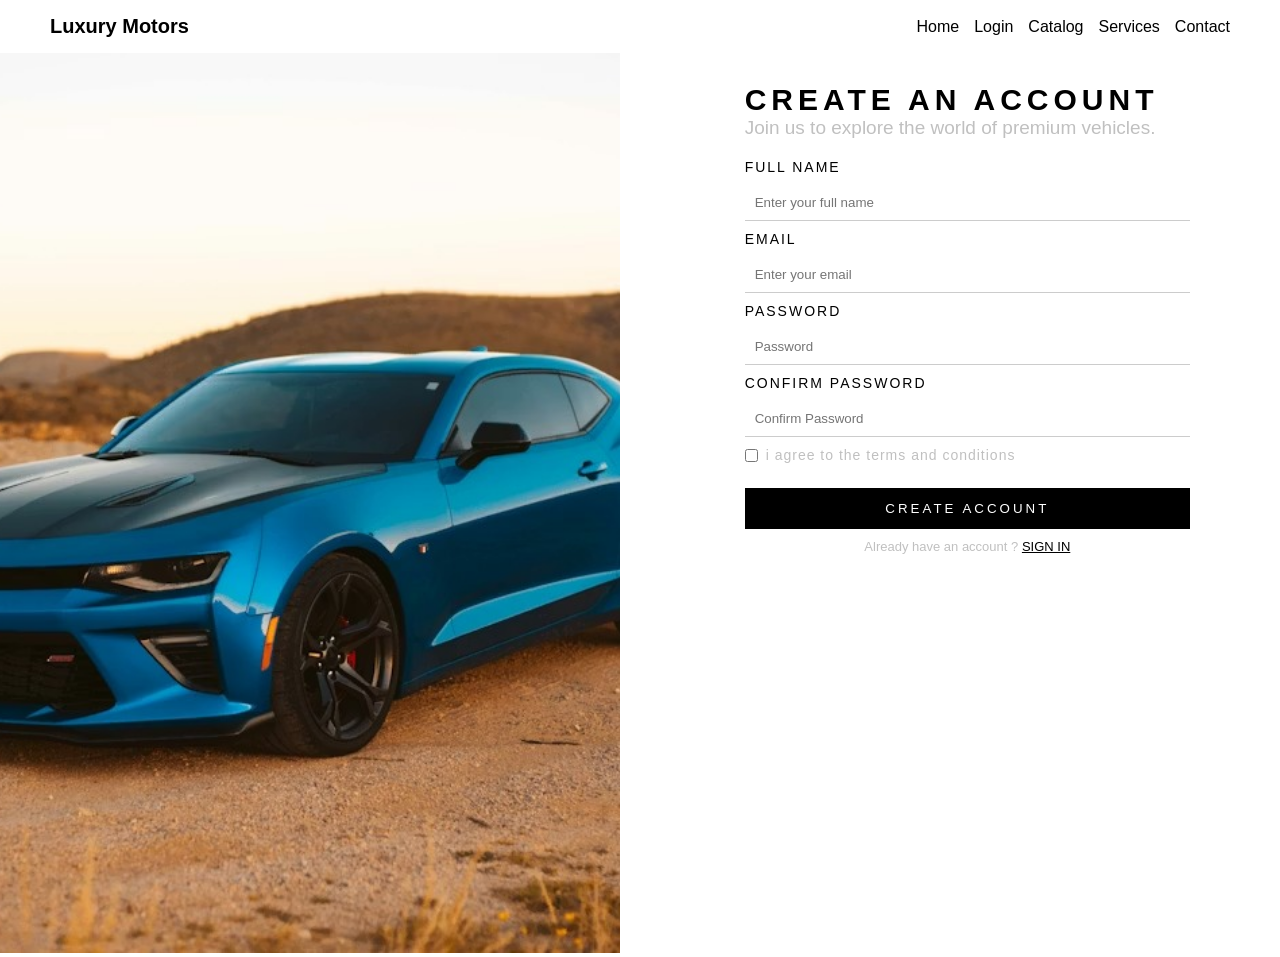
==== index.html @ 61caf00a "Add files via upload" ====
<!DOCTYPE html>
<html lang="en">
<head>
  <meta charset="UTF-8">
  <meta name="viewport" content="width=device-width, initial-scale=1.0">
  <title>Sign up my page </title>
  <link rel="stylesheet" href="style.css">
</head>
<body>

  <nav>
    <a class="luxurybutton" href=""> Luxury Motors </a>
    <ul>
        <li><a href=""> Home </a></li>
        <li><a href=""> Login </a></li>
        <li><a href="catalog_page.html"> Catalog </a></li>
        <li><a href=""> Services </a></li>
        <li><a href=""> Contact </a></li>
    </ul>
        </nav>
    <div class="container">

  <div class="images">
    <img src="WhatsApp Image 2026-04-30 at 1.41.12 AM.jpeg" alt="Luxury car">
  </div>

  <div class="main">

   <div class="text">
      <h1>Create an account</h1>
      <p>Join us to explore the world of premium vehicles.</p>
    </div>
    
    <form action>
      <label for="full-name">Full Name</label>
      <input type="text" id="full-name" placeholder="Enter your full name" required>

      <label for="email">Email</label>
      <input type="email" id="email" placeholder="Enter your email" required>

      <label for="password">Password</label>
      <input type="password" id="password" placeholder="Password" required>
      <label for="confirm-password">Confirm Password</label>
      <input type="password" id="confirm-password" placeholder="Confirm Password" required>
      
      <div class="terms">
  <input type="checkbox" id="terms" required>
  <label for="terms">I agree to the Terms and Conditions</label>
    </div>
      <button class="btn" type="submit">Create Account</button>
      <p id="footer-text"> Already have an account ? <span>SIGN IN</span></P>
    </form>
  </div>
</div>
</body>
</html>
---- style.css ----
*{ 
    margin: 0;
    padding: 0;
    box-sizing: border-box;
    font-family: 'Montserrat', sans-serif;
}
nav {
    background-color: rgb(255, 255, 255);
    padding: 15px 50px;
    display: flex;
    align-items: center;
}

ul {
    margin: 0;
    padding: 0;
    display: flex; 
    gap: 15px;     
}

li {
    list-style-type: none;
}

a {
    color: black;
    font-size: 16px;
    text-decoration: none;
}

.luxurybutton {
    font-size: 20px;
    font-weight: bold;
    margin-right: auto; 
}
body{ 
    display: flex;
    flex-direction: column;
}
.container {
  display: flex;
  min-height: 100vh;
  gap: 35px; 
}
.images {
  width: 50%;
}
.images img {
  width: 100%;
  height: 100%;
  object-fit: cover; 
  object-position: center;
}
.main {
  width: 50%;
 padding: 30px 90px;
}   
form {
  display: flex;
  flex-direction: column;
  gap: 10px;
}
.main p {
    font-family: sans-serif;
    font-size: 19px;
    margin-bottom: 20px;
    color: silver;
}
.main h1 {
    font-size: 30px;
    letter-spacing: 5px;
    text-transform: uppercase;
}
.main label {
font-size: 14px;
text-transform: uppercase;
letter-spacing: 2px;
font-family:'Montserrat', sans-serif ;
}
.btn { 
    background: black;
    color: white;
    font-family: 'Montserrat', sans-serif;
    font-weight: 300;
    width: 100%;
    padding: 13px;
    border: none;
    text-transform: uppercase;
    letter-spacing: 3px;
    margin-top: 15px;
    cursor: pointer;
}
input:focus {
  outline: none;
  box-shadow: 0 0 5px #333;
}
.btn:hover { 
  background: #333;
  color: white;
}
input {
    padding: 10px;
    border: none;
    border-bottom: 1px solid #ccc;
  }
#footer-text  {
    color: silver;
    font-size: small;
    text-align: center;
    margin-bottom: 20px;
}
span { 
    text-decoration: underline;
    color: black;
    font-weight: 300;
    font-family: 'Montserrat', sans-serif;
    cursor: pointer;
}
span:hover{
    color: blue ;
}
.terms {
color: silver;
display: flex;
align-items: center;
gap: 8px;
}
.terms label{
    text-transform: lowercase ;
    letter-spacing: 1px;
   }
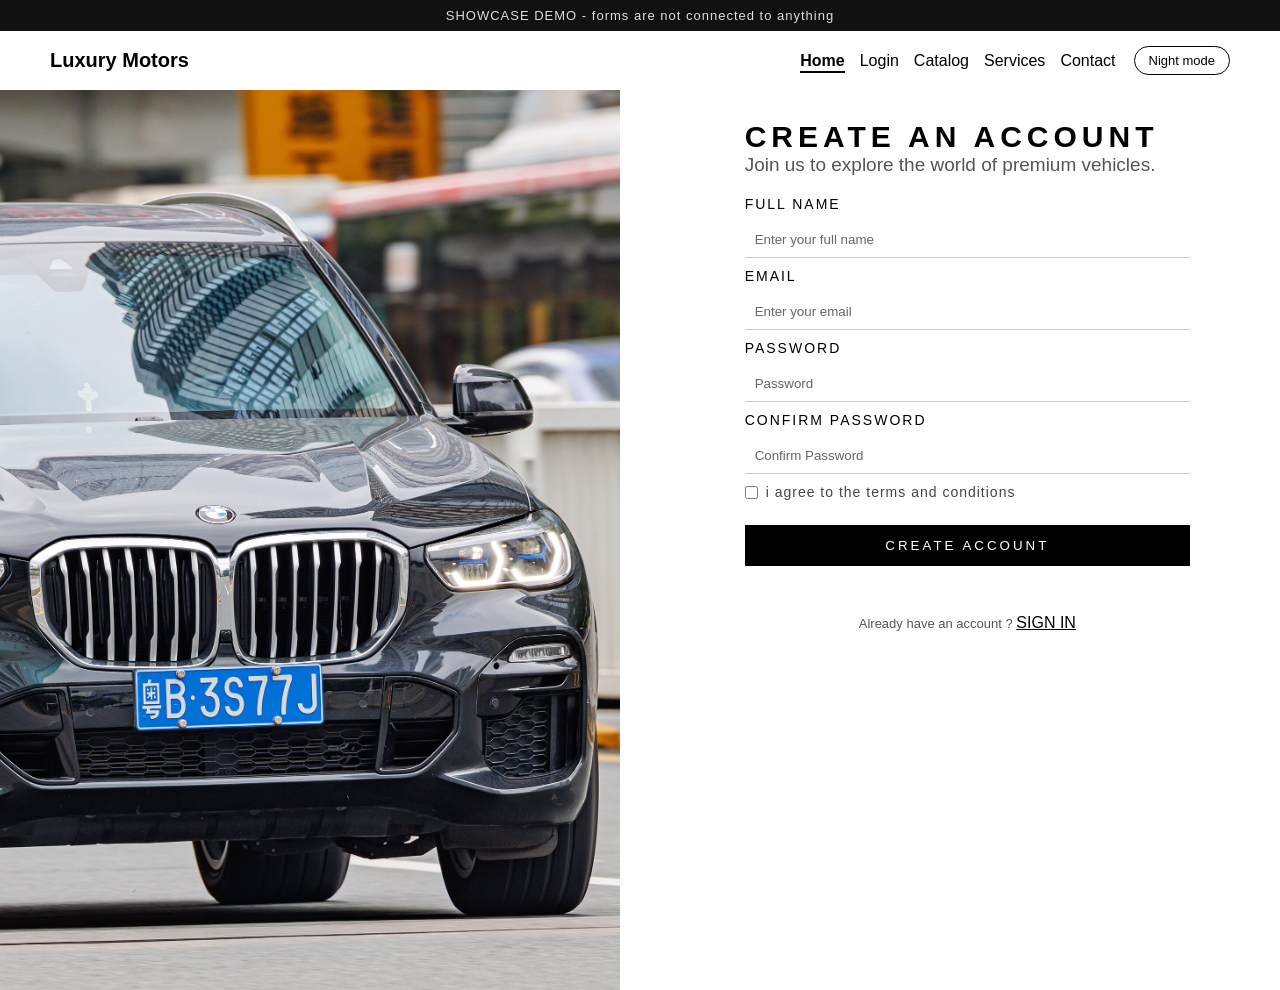
==== commit 12c5b2b2: "Luxury Motors showcase: catalog, animations, responsive layout, night mode" ====
--- a/index.html
+++ b/index.html
@@ -1,56 +1,50 @@
-<!DOCTYPE html>
-<html lang="en">
-<head>
-  <meta charset="UTF-8">
-  <meta name="viewport" content="width=device-width, initial-scale=1.0">
-  <title>Sign up my page </title>
-  <link rel="stylesheet" href="style.css">
-</head>
-<body>
-
-  <nav>
-    <a class="luxurybutton" href=""> Luxury Motors </a>
-    <ul>
-        <li><a href=""> Home </a></li>
-        <li><a href=""> Login </a></li>
-        <li><a href="catalog_page.html"> Catalog </a></li>
-        <li><a href=""> Services </a></li>
-        <li><a href=""> Contact </a></li>
-    </ul>
-        </nav>
-    <div class="container">
-
-  <div class="images">
-    <img src="WhatsApp Image 2026-04-30 at 1.41.12 AM.jpeg" alt="Luxury car">
-  </div>
-
-  <div class="main">
-
-   <div class="text">
-      <h1>Create an account</h1>
-      <p>Join us to explore the world of premium vehicles.</p>
-    </div>
-    
-    <form action>
-      <label for="full-name">Full Name</label>
-      <input type="text" id="full-name" placeholder="Enter your full name" required>
-
-      <label for="email">Email</label>
-      <input type="email" id="email" placeholder="Enter your email" required>
-
-      <label for="password">Password</label>
-      <input type="password" id="password" placeholder="Password" required>
-      <label for="confirm-password">Confirm Password</label>
-      <input type="password" id="confirm-password" placeholder="Confirm Password" required>
-      
-      <div class="terms">
-  <input type="checkbox" id="terms" required>
-  <label for="terms">I agree to the Terms and Conditions</label>
-    </div>
-      <button class="btn" type="submit">Create Account</button>
-      <p id="footer-text"> Already have an account ? <span>SIGN IN</span></P>
-    </form>
-  </div>
-</div>
-</body>
+<!DOCTYPE html>
+<html lang="en">
+<head>
+  <meta charset="UTF-8">
+  <meta name="viewport" content="width=device-width, initial-scale=1.0">
+  <title>Luxury Motors - Create an account (demo)</title>
+  <link rel="stylesheet" href="style.css">
+</head>
+<body>
+
+  <div class="banner">SHOWCASE DEMO - forms are not connected to anything</div>
+<nav id="nav"></nav>
+    <div class="container">
+
+  <div class="images">
+    <img src="img/hero.jpg" alt="BMW X5 (photo by Dinkun Chen, see credits)">
+  </div>
+
+  <div class="main">
+
+   <div class="text">
+      <h1>Create an account</h1>
+      <p>Join us to explore the world of premium vehicles.</p>
+    </div>
+    
+    <form id="signup-form" novalidate>
+      <label for="full-name">Full Name</label>
+      <input type="text" id="full-name" placeholder="Enter your full name" >
+
+      <label for="email">Email</label>
+      <input type="email" id="email" placeholder="Enter your email" >
+
+      <label for="password">Password</label>
+      <input type="password" id="password" placeholder="Password" >
+      <label for="confirm-password">Confirm Password</label>
+      <input type="password" id="confirm-password" placeholder="Confirm Password" >
+      
+      <div class="terms">
+  <input type="checkbox" id="terms" >
+  <label for="terms">I agree to the Terms and Conditions</label>
+    </div>
+      <button class="btn" type="submit">Create Account</button>
+      <p id="form-msg" class="msg" role="status"></p>
+      <p id="footer-text"> Already have an account ? <a href="login.html"><span>SIGN IN</span></a></P>
+    </form>
+  </div>
+</div>
+<script src="app.js"></script>
+</body>
 </html>
--- a/style.css
+++ b/style.css
@@ -1,132 +1,243 @@
-*{ 
-    margin: 0;
-    padding: 0;
-    box-sizing: border-box;
-    font-family: 'Montserrat', sans-serif;
-}
-nav {
-    background-color: rgb(255, 255, 255);
-    padding: 15px 50px;
-    display: flex;
-    align-items: center;
-}
-
-ul {
-    margin: 0;
-    padding: 0;
-    display: flex; 
-    gap: 15px;     
-}
-
-li {
-    list-style-type: none;
-}
-
-a {
-    color: black;
-    font-size: 16px;
-    text-decoration: none;
-}
-
-.luxurybutton {
-    font-size: 20px;
-    font-weight: bold;
-    margin-right: auto; 
-}
-body{ 
-    display: flex;
-    flex-direction: column;
-}
-.container {
-  display: flex;
-  min-height: 100vh;
-  gap: 35px; 
-}
-.images {
-  width: 50%;
-}
-.images img {
-  width: 100%;
-  height: 100%;
-  object-fit: cover; 
-  object-position: center;
-}
-.main {
-  width: 50%;
- padding: 30px 90px;
-}   
-form {
-  display: flex;
-  flex-direction: column;
-  gap: 10px;
-}
-.main p {
-    font-family: sans-serif;
-    font-size: 19px;
-    margin-bottom: 20px;
-    color: silver;
-}
-.main h1 {
-    font-size: 30px;
-    letter-spacing: 5px;
-    text-transform: uppercase;
-}
-.main label {
-font-size: 14px;
-text-transform: uppercase;
-letter-spacing: 2px;
-font-family:'Montserrat', sans-serif ;
-}
-.btn { 
-    background: black;
-    color: white;
-    font-family: 'Montserrat', sans-serif;
-    font-weight: 300;
-    width: 100%;
-    padding: 13px;
-    border: none;
-    text-transform: uppercase;
-    letter-spacing: 3px;
-    margin-top: 15px;
-    cursor: pointer;
-}
-input:focus {
-  outline: none;
-  box-shadow: 0 0 5px #333;
-}
-.btn:hover { 
-  background: #333;
-  color: white;
-}
-input {
-    padding: 10px;
-    border: none;
-    border-bottom: 1px solid #ccc;
-  }
-#footer-text  {
-    color: silver;
-    font-size: small;
-    text-align: center;
-    margin-bottom: 20px;
-}
-span { 
-    text-decoration: underline;
-    color: black;
-    font-weight: 300;
-    font-family: 'Montserrat', sans-serif;
-    cursor: pointer;
-}
-span:hover{
-    color: blue ;
-}
-.terms {
-color: silver;
-display: flex;
-align-items: center;
-gap: 8px;
-}
-.terms label{
-    text-transform: lowercase ;
-    letter-spacing: 1px;
-   }
-
+*{ 
+    margin: 0;
+    padding: 0;
+    box-sizing: border-box;
+    font-family: 'Montserrat', sans-serif;
+}
+nav {
+    background-color: rgb(255, 255, 255);
+    padding: 15px 50px;
+    display: flex;
+    align-items: center;
+}
+
+ul {
+    margin: 0;
+    padding: 0;
+    display: flex; 
+    gap: 15px;     
+}
+
+li {
+    list-style-type: none;
+}
+
+a {
+    color: black;
+    font-size: 16px;
+    text-decoration: none;
+}
+
+.luxurybutton {
+    font-size: 20px;
+    font-weight: bold;
+    margin-right: auto; 
+}
+body{ 
+    display: flex;
+    flex-direction: column;
+}
+.container {
+  display: flex;
+  min-height: 100vh;
+  gap: 35px; 
+}
+.images {
+  width: 50%;
+}
+.images img {
+  width: 100%;
+  height: 100%;
+  object-fit: cover; 
+  object-position: center;
+}
+.main {
+  width: 50%;
+ padding: 30px 90px;
+}   
+form {
+  display: flex;
+  flex-direction: column;
+  gap: 10px;
+}
+.main p {
+    font-family: sans-serif;
+    font-size: 19px;
+    margin-bottom: 20px;
+    color: silver;
+}
+.main h1 {
+    font-size: 30px;
+    letter-spacing: 5px;
+    text-transform: uppercase;
+}
+.main label {
+font-size: 14px;
+text-transform: uppercase;
+letter-spacing: 2px;
+font-family:'Montserrat', sans-serif ;
+}
+.btn { 
+    background: black;
+    color: white;
+    font-family: 'Montserrat', sans-serif;
+    font-weight: 300;
+    width: 100%;
+    padding: 13px;
+    border: none;
+    text-transform: uppercase;
+    letter-spacing: 3px;
+    margin-top: 15px;
+    cursor: pointer;
+}
+input:focus {
+  outline: none;
+  box-shadow: 0 0 5px #333;
+}
+.btn:hover { 
+  background: #333;
+  color: white;
+}
+input {
+    padding: 10px;
+    border: none;
+    border-bottom: 1px solid #ccc;
+  }
+#footer-text  {
+    color: silver;
+    font-size: small;
+    text-align: center;
+    margin-bottom: 20px;
+}
+span { 
+    text-decoration: underline;
+    color: black;
+    font-weight: 300;
+    font-family: 'Montserrat', sans-serif;
+    cursor: pointer;
+}
+span:hover{
+    color: blue ;
+}
+.terms {
+color: silver;
+display: flex;
+align-items: center;
+gap: 8px;
+}
+.terms label{
+    text-transform: lowercase ;
+    letter-spacing: 1px;
+   }
+
+
+/* showcase additions */
+@font-face { font-family: 'LuxuryFont'; src: url('Font.ttf'); }
+nav a.active { font-weight: bold; border-bottom: 2px solid black; }
+.msg { margin-top: 8px; font-size: 14px; font-family: sans-serif; }
+.msg.ok { color: #1b6e2d; } .msg.bad { color: #b00020; }
+.banner { background: #111; color: #ddd; text-align: center; font-size: 13px; padding: 8px 12px; font-family: sans-serif; letter-spacing: 1px; }
+.page { max-width: 1000px; margin: 0 auto; padding: 40px 24px; width: 100%; }
+.page h1 { font-size: 30px; letter-spacing: 5px; text-transform: uppercase; margin-bottom: 10px; }
+.page > p { font-family: sans-serif; color: #666; margin-bottom: 24px; }
+.filters { display: flex; flex-wrap: wrap; gap: 12px; margin-bottom: 8px; }
+.filters select { padding: 10px; border: 1px solid #ccc; background: white; }
+#count { font-family: sans-serif; color: #888; font-size: 13px; margin-bottom: 16px; }
+#grid, .svc { display: grid; grid-template-columns: repeat(auto-fill, minmax(260px, 1fr)); gap: 20px; }
+.card, .svc div { border: 1px solid #e5e5e5; padding: 16px; display: flex; flex-direction: column; gap: 6px; }
+.thumb { position: relative; height: 180px; background: #e8e8e8; overflow: hidden; }
+.thumb img { width: 100%; height: 100%; object-fit: cover; display: block; }
+.tag { position: absolute; bottom: 6px; right: 6px; background: rgba(0,0,0,.65); color: #fff !important; padding: 3px 7px; font-family: sans-serif; font-size: 10px !important; letter-spacing: 1px; text-transform: uppercase; }
+.meta { color: #777; font-family: sans-serif; font-size: 14px; }
+.price { font-weight: bold; font-size: 20px; }
+.btn.small { padding: 10px; margin-top: 6px; }
+.svc h3 { letter-spacing: 2px; text-transform: uppercase; font-size: 15px; }
+.svc p { font-family: sans-serif; color: #666; font-size: 14px; }
+.empty { font-family: sans-serif; color: #888; }
+.modal { display: none; position: fixed; inset: 0; background: rgba(0,0,0,.6); align-items: center; justify-content: center; }
+.modal.open { display: flex; }
+.modal .box { background: white; padding: 30px; max-width: 420px; width: 90%; display: flex; flex-direction: column; gap: 12px; }
+.modal .box p { font-family: sans-serif; }
+.formpage { max-width: 460px; }
+textarea { padding: 10px; border: 1px solid #ccc; min-height: 110px; font-family: sans-serif; }
+@media (max-width: 700px) { .container { flex-direction: column; } .images, .main { width: 100%; } .main { padding: 24px; } nav { padding: 12px 16px; flex-wrap: wrap; } }
+
+/* contrast fixes */
+.main p { color: #555; }
+.terms { color: #444; }
+#footer-text { color: #555; }
+input::placeholder, textarea::placeholder { color: #666; }
+.page > p, .meta, .svc p, #count { color: #555; }
+.msg.ok { color: #14572a; }
+@media (max-width: 700px) { .container { min-height: 0; gap: 0; } .images { height: 220px; } }
+
+.credits li { font-family: sans-serif; font-size: 14px; color: #333; margin-bottom: 12px; list-style: none; }
+.credits a { color: #000; text-decoration: underline; }
+.credits { display: block; padding: 0; }
+.credits li { overflow-wrap: anywhere; }
+.page { overflow-wrap: anywhere; }
+.images img { object-position: 71% center; }
+
+/* ---- motion ---- */
+html { scroll-behavior: smooth; }
+body { animation: pagein .5s ease both; }
+@keyframes pagein { from { opacity: 0; } to { opacity: 1; } }
+.reveal { opacity: 0; transform: translateY(22px); transition: opacity .6s ease, transform .6s ease; transition-delay: calc(var(--i, 0) * 70ms); }
+.reveal.in { opacity: 1; transform: none; }
+.images { overflow: hidden; }
+.images img { animation: kenburns 18s ease-in-out infinite alternate; transform-origin: 60% 50%; }
+@keyframes kenburns { from { transform: scale(1); } to { transform: scale(1.08); } }
+.card { transition: opacity .6s ease, transform .35s ease, box-shadow .35s ease, border-color .35s; background: var(--card, #fff); }
+.card.in:hover { transform: translateY(-6px); box-shadow: 0 14px 30px rgba(0,0,0,.18); }
+.thumb img { transition: transform .6s ease; }
+.card:hover .thumb img { transform: scale(1.08); }
+.svc div { transition: transform .3s ease, box-shadow .3s ease, opacity .6s ease; }
+.svc div.in:hover { transform: translateY(-4px); box-shadow: 0 10px 24px rgba(0,0,0,.15); }
+.btn { transition: background .25s, transform .15s, letter-spacing .25s; }
+.btn:hover { letter-spacing: 4px; }
+.btn:active { transform: scale(.97); }
+nav a { position: relative; transition: opacity .2s; }
+nav li a::after { content: ""; position: absolute; left: 0; bottom: -4px; height: 2px; width: 0; background: currentColor; transition: width .25s ease; }
+nav li a:hover::after, nav li a.active::after { width: 100%; }
+nav a.active { border-bottom: 0; }
+input, select, textarea { transition: box-shadow .25s, border-color .25s, background .3s; }
+.modal { display: flex; opacity: 0; visibility: hidden; transition: opacity .25s, visibility .25s; }
+.modal.open { opacity: 1; visibility: visible; }
+.modal .box { transform: translateY(20px) scale(.96); transition: transform .3s ease; }
+.modal.open .box { transform: none; }
+.msg { animation: pop .35s ease; }
+@keyframes pop { from { opacity: 0; transform: translateY(-4px); } to { opacity: 1; transform: none; } }
+.theme-toggle { margin-left: 18px; background: transparent; color: inherit; border: 1px solid currentColor; border-radius: 20px; padding: 6px 14px; font-size: 13px; cursor: pointer; transition: background .25s, color .25s; font-family: sans-serif; }
+.theme-toggle:hover { background: #000; color: #fff; }
+@media (prefers-reduced-motion: reduce) { *, *::before, *::after { animation: none !important; transition: none !important; } .reveal { opacity: 1; transform: none; } }
+
+/* ---- dark mode ---- */
+html[data-theme="dark"] { color-scheme: dark; --card: #17171a; }
+html[data-theme="dark"] body, html[data-theme="dark"] nav { background: #0e0e10; color: #ececec; }
+html[data-theme="dark"] a, html[data-theme="dark"] nav a, html[data-theme="dark"] .credits a, html[data-theme="dark"] .page a, html[data-theme="dark"] span { color: #ececec !important; }
+html[data-theme="dark"] .main p, html[data-theme="dark"] .page > p, html[data-theme="dark"] .meta, html[data-theme="dark"] .svc p, html[data-theme="dark"] #count, html[data-theme="dark"] #footer-text, html[data-theme="dark"] .terms, html[data-theme="dark"] .credits li, html[data-theme="dark"] .empty { color: #a9a9b0; }
+html[data-theme="dark"] .terms label { color: #a9a9b0; }
+html[data-theme="dark"] input, html[data-theme="dark"] textarea, html[data-theme="dark"] select { background: #17171a; color: #ececec; border-color: #3a3a40; }
+html[data-theme="dark"] input::placeholder, html[data-theme="dark"] textarea::placeholder { color: #8b8b93; }
+html[data-theme="dark"] .card, html[data-theme="dark"] .svc div { border-color: #2c2c31; background: #17171a; }
+html[data-theme="dark"] .thumb { background: #222; }
+html[data-theme="dark"] .btn { background: #ececec; color: #111; }
+html[data-theme="dark"] .btn:hover { background: #fff; color: #000; }
+html[data-theme="dark"] .modal .box { background: #17171a; color: #ececec; }
+html[data-theme="dark"] .modal { background: rgba(0,0,0,.75); }
+html[data-theme="dark"] .banner { background: #000; border-bottom: 1px solid #2c2c31; }
+html[data-theme="dark"] .msg.ok { color: #6fd58a; } html[data-theme="dark"] .msg.bad { color: #ff8a9b; }
+html[data-theme="dark"] .theme-toggle:hover { background: #ececec; color: #111; }
+html[data-theme="dark"] .images img, html[data-theme="dark"] .thumb img { filter: brightness(.92); }
+
+/* ---- responsive ---- */
+.page h1, .main h1 { font-size: clamp(22px, 4vw, 30px); }
+@media (max-width: 1000px) { .main { padding: 30px 40px; } .container { gap: 20px; } .page { padding: 32px 20px; } }
+@media (max-width: 700px) {
+  nav { gap: 8px; } ul { flex-wrap: wrap; gap: 12px; } .luxurybutton { width: 100%; }
+  .theme-toggle { margin-left: 0; }
+  .filters select { flex: 1 1 45%; min-width: 0; }
+  #grid, .svc { grid-template-columns: 1fr; }
+  .page h1, .main h1 { letter-spacing: 3px; }
+}
+@media (max-width: 380px) { .filters select { flex: 1 1 100%; } }
